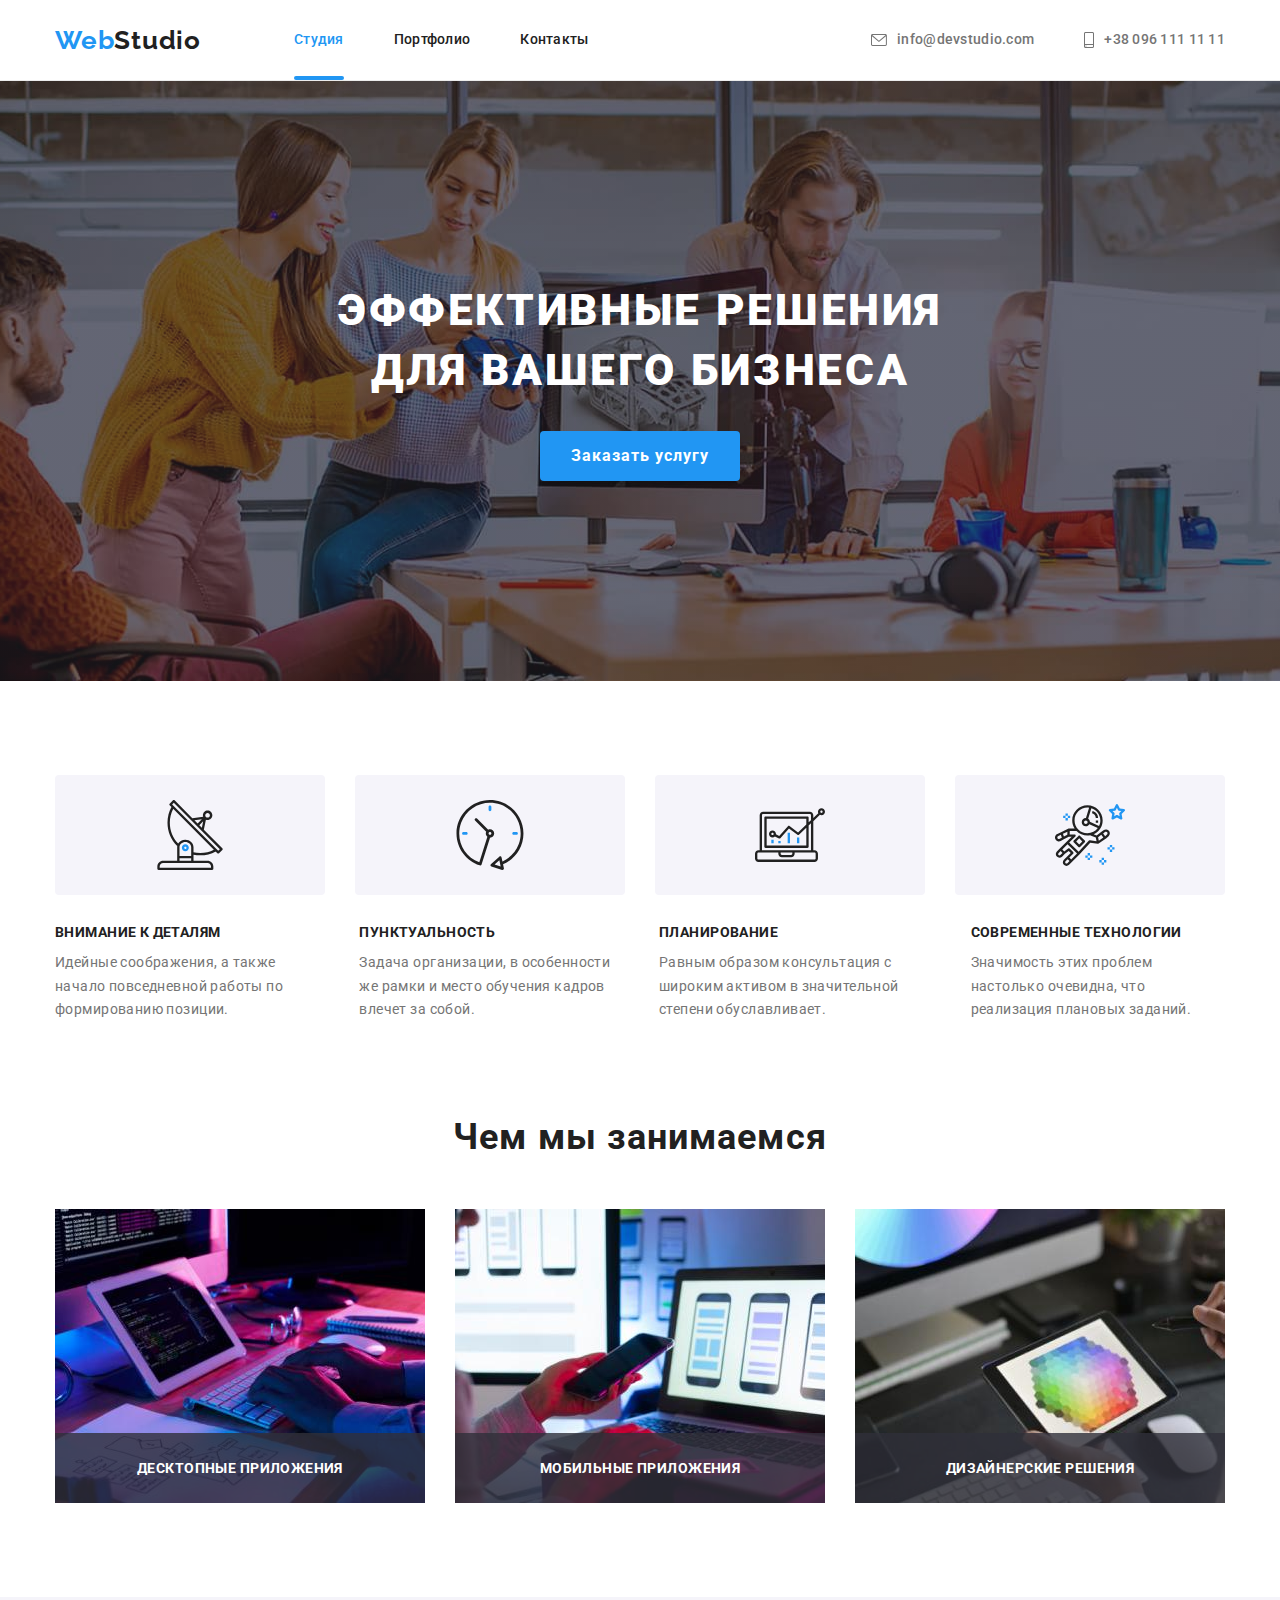
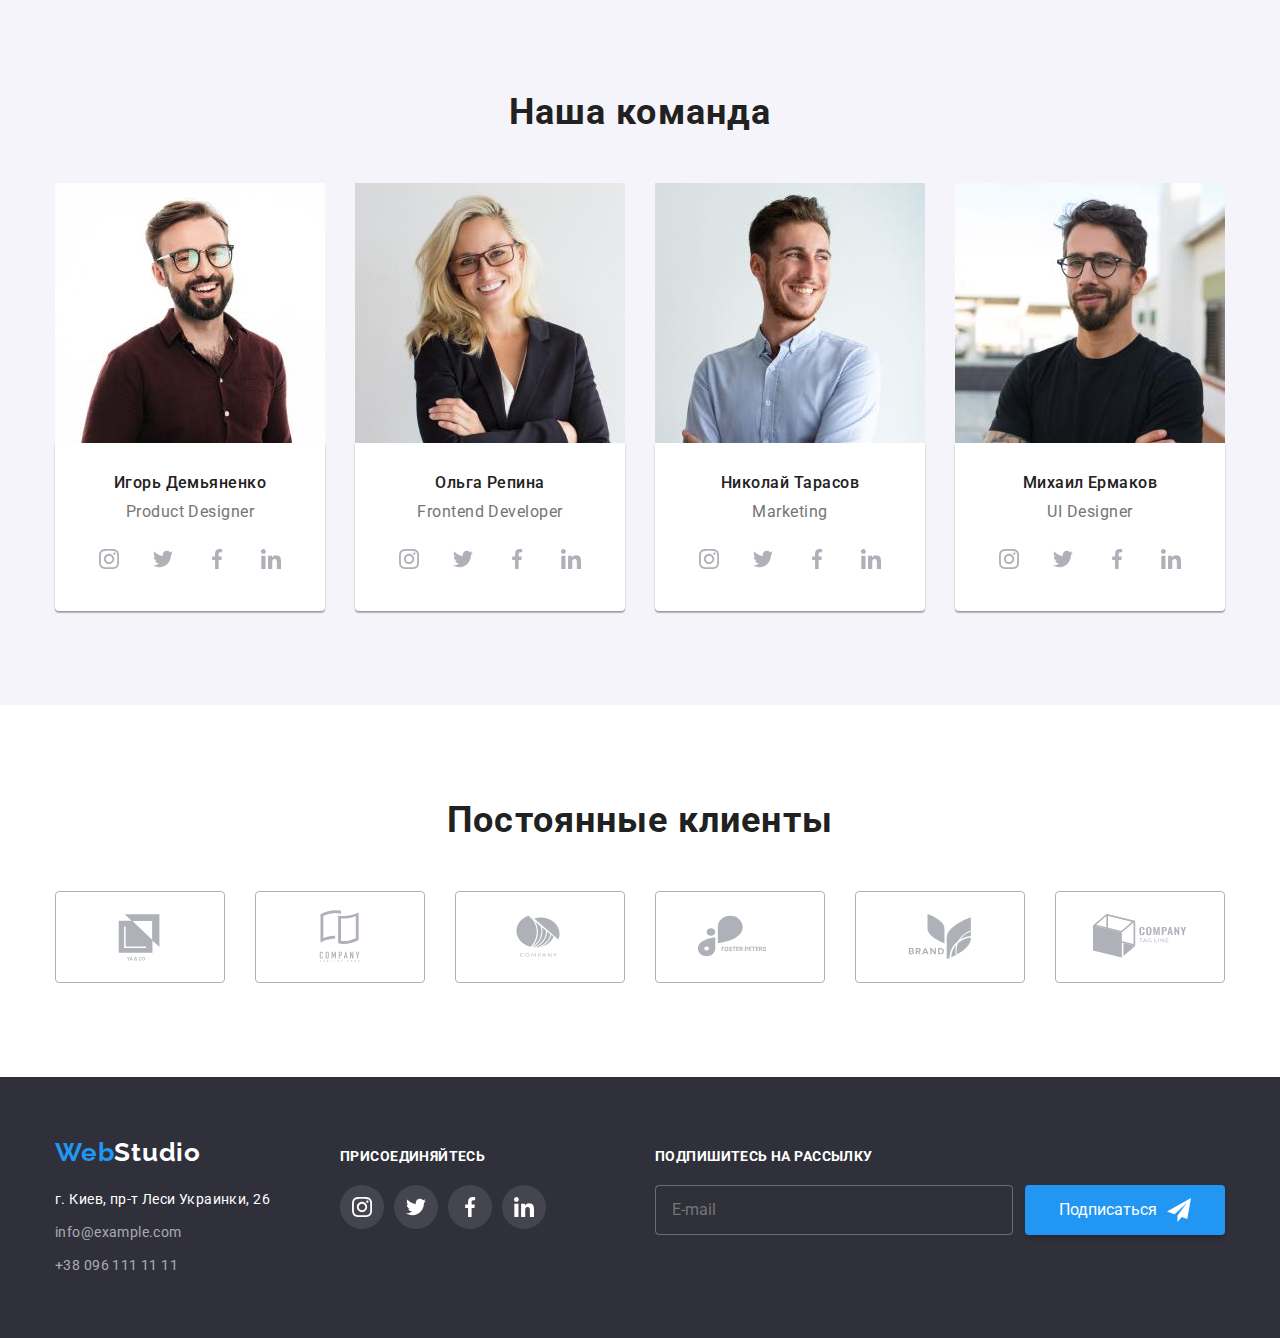
==== index.html @ 9183d962 "старт задания" ====
<!DOCTYPE html>
<html lang="ru">
<head>
    <meta charset="UTF-8">
    <meta http-equiv="X-UA-Compatible" content="IE=edge">
    <meta name="viewport" content="width=device-width, initial-scale=1.0">
    <title>Document</title> 
    <link rel="preconnect" href="https://fonts.googleapis.com">
    <link rel="preconnect" href="https://fonts.gstatic.com" crossorigin>
    <link href="https://fonts.googleapis.com/css2?family=Raleway:wght@700&family=Roboto:wght@400;500;700;900&display=swap"
      rel="stylesheet">
      <link rel="stylesheet" href="https://cdnjs.cloudflare.com/ajax/libs/modern-normalize/1.1.0/modern-normalize.min.css"
        integrity="sha512-wpPYUAdjBVSE4KJnH1VR1HeZfpl1ub8YT/NKx4PuQ5NmX2tKuGu6U/JRp5y+Y8XG2tV+wKQpNHVUX03MfMFn9Q=="
        crossorigin="anonymous" referrerpolicy="no-referrer" />
    <link rel="stylesheet" href="https://cdnjs.cloudflare.com/ajax/libs/modern-normalize/1.0.0/modern-normalize.min.css" />
    <link rel="stylesheet" href="./css/styles.css">
</head>
<body>
  
  <!-- Header -->
    <header class="header">
      <div class="container nav-container">
        <nav class="header-navigation">
          <a lang="en" class="header-logo" href="">Web<span class="logo-studio" >Studio</span> </a>
                
            <ul class="header-list">
                <li class="header-item">
                  <a class="header-link current" href="./index.html"> Студия</a>
                </li>
                <li class="header-item">
                  <a class="header-link" href="./portfolio.html"> Портфолио</a>
                </li>
                <li class="header-item">
                  <a class="header-link" href="#contact"> Контакты</a>
                </li>
                
            </ul>
        </nav>
        
          <ul class="header-contacts">
            <li class="header-contacts-item">
              <a class="header-contacts-link" href="mailto:info@devstudio.com">
                <svg class="header-contacts-icon" width="16" height="12">
                  <use href="./images/icons.svg#icon-envelope"></use>
                </svg> 
                 info@devstudio.com</a>
            </li>
            <li class="header-contacts-item">
              <a class="header-contacts-link" href="tel:+380961111111">
                <svg class="header-contacts-icon" width="10" height="16">
                  <use href="./images/icons.svg#icon-smartphone"></use>
                </svg>
                +38 096 111 11 11</a>
            </li>
          </ul>
        
      </div>
    </header>
    <main>

    <!-- Hero -->
    
      <section class="hero">
        <div class="container">
        <h1 class="hero-title">Эффективные решения для вашего бизнеса</h1>
        <button class="hero-button" type="button" data-modal-open>Заказать услугу</button>
        </div>
      </section>

    

    <!-- About -->

        <section class="section">
          <div class="container">
              <h2 class="visually-hidden">Наши умения</h2>
              <ul class="about-icons-list">                
                <li class="about-icons-item">
                  <a href="" class="about-icons-link">
                    <svg class="about-icons-icon" width="70" height="70">
                      <use href="./images/icons.svg#icon-antenna-1">
                      </use>
                    </svg>
                  </a>
                </li>
                <li class="about-icons-item">
                  <a href="" class="about-icons-link">
                    <svg class="about-icons-icon" width="70" height="70">
                      <use href="./images/icons.svg#icon-clock-1">
                      </use>
                    </svg>
                  </a>
                </li>
                <li class="about-icons-item">
                  <a href="" class="about-icons-link">
                    <svg class="about-icons-icon" width="70" height="70">
                      <use href="./images/icons.svg#icon-diagram-1">
                      </use>
                    </svg>
                  </a>
                </li>
                <li class="about-icons-item">
                  <a href="" class="about-icons-link">
                    <svg class="about-icons-icon" width="70" height="70">
                      <use href="./images/icons.svg#icon-astronaut-1">
                      </use>
                    </svg>
                  </a>
                </li>
              
              </ul>
            <ul class="about-list">
              <li class="about-item">
                
                <h3 class="about-title">Внимание к деталям</h3>
                <p class="about-text">Идейные соображения, а также начало повседневной работы по формированию позиции.</p>
              </li>
              <li class="about-item">
                <h3 class="about-title">Пунктуальность</h3>
                <p class="about-text">Задача организации, в особенности же рамки и место обучения кадров влечет за собой.</p>
              </li>
              <li class="about-item">
                <h3 class="about-title">Планирование</h3>
                <p class="about-text">Равным образом консультация с широким активом в значительной степени обуславливает.</p>
              </li>
              <li class="about-item">
                <h3 class="about-title">Современные технологии</h3>
                <p class="about-text">Значимость этих проблем настолько очевидна, что реализация плановых заданий.</p> 
              </li>
            </ul>
          </div>
        </section>

      <!-- Our works -->

      <section class="section work-section">
        <div class="container">
          <h2 class="works-title">Чем мы занимаемся</h2>
            <ul class="works-list">
                      
              <li class="works-item"><img src="./images/img_work_1.jpg" alt="наша работа1" width="370">
                <p class="works-text">десктопные приложения</p>
              </li>
              <li class="works-item"><img src="./images/img_work_2.jpg" alt="наша работа2" width="370">
                <p class="works-text">мобильные приложения</p>
              </li>
              <li class="works-item"><img src="./images/img_work_3.jpg" alt="наша работа3" width="370">
                <p class="works-text">дизайнерские решения</p>
              </li>
            </ul>
        </div>
      </section>

      <!-- Our team -->

      <section class="section team-section">
        <div class="container">
          <h2 class="team-title">Наша команда</h2>
            <ul class="team-list">
              
                <li class="team-item">
                  <img src="./images/img_pd.jpg" alt="Продакт дизайнер" width="270">
                  <div class="crewman-item-bottom">
                    <h3 class="team-name">Игорь Демьяненко</h3>
                    <p class="team-position" lang="en" >Product Designer</p>
                    <ul class="master-social-list" >
                      <li class="master-social-item">
                        <a href="" class="master-social-link">
                          <svg class="master-social-icon" width="20" height="20">
                            <use
                              href="./images/icons.svg#icon-instagram-2">
                            </use>                      
                          </svg>
                        </a>
                      </li>
                      <li class="master-social-item">
                        <a href="" class="master-social-link">
                          <svg class="master-social-icon" width="20" height="20">
                            <use href="./images/icons.svg#icon-twitter-1">
                            </use>
                          </svg>
                        </a>
                      </li>
                      <li class="master-social-item">
                        <a href="" class="master-social-link">
                          <svg class="master-social-icon" width="20" height="20">
                            <use href="./images/icons.svg#icon-facebook-1">
                            </use>
                          </svg>
                        </a>
                      </li>
                      <li class="master-social-item">
                        <a href="" class="master-social-link">
                          <svg class="master-social-icon" width="20" height="20">
                            <use href="./images/icons.svg#icon-linkedin-1">
                            </use>
                          </svg>
                        </a>
                      </li>

                    </ul>
                  </div>
                </li>
              
                <li class="team-item">
                  <img src="./images/img_fd.jpg" alt="Фронтенд дизйнер" width="270">
                  <div class="crewman-item-bottom">
                    <h3 class="team-name">Ольга Репина</h3>
                    <p class="team-position" lang="en" >Frontend Developer</p>
                    <ul class="master-social-list">
                      <li class="master-social-item">
                        <a href="" class="master-social-link">
                          <svg class="master-social-icon" width="20" height="20">
                            <use href="./images/icons.svg#icon-instagram-2">
                            </use>
                          </svg>
                        </a>
                      </li>
                      <li class="master-social-item">
                        <a href="" class="master-social-link">
                          <svg class="master-social-icon" width="20" height="20">
                            <use href="./images/icons.svg#icon-twitter-1">
                            </use>
                          </svg>
                        </a>
                      </li>
                      <li class="master-social-item">
                        <a href="" class="master-social-link">
                          <svg class="master-social-icon" width="20" height="20">
                            <use href="./images/icons.svg#icon-facebook-1">
                            </use>
                          </svg>
                        </a>
                      </li>
                      <li class="master-social-item">
                        <a href="" class="master-social-link">
                          <svg class="master-social-icon" width="20" height="20">
                            <use href="./images/icons.svg#icon-linkedin-1">
                            </use>
                          </svg>
                        </a>
                      </li>
                    
                    </ul>
                  </div>
                </li>
                <li class="team-item">
                  <img src="./images/img_mk.jpg" alt="Маркетинг" width="270">
                  <div class="crewman-item-bottom">
                  <h3 class="team-name">Николай Тарасов</h3>
                  <p class="team-position" lang="en" >Marketing</p>
                  <ul class="master-social-list">
                    <li class="master-social-item">
                      <a href="" class="master-social-link">
                        <svg class="master-social-icon" width="20" height="20">
                          <use href="./images/icons.svg#icon-instagram-2">
                          </use>
                        </svg>
                      </a>
                    </li>
                    <li class="master-social-item">
                      <a href="" class="master-social-link">
                        <svg class="master-social-icon" width="20" height="20">
                          <use href="./images/icons.svg#icon-twitter-1">
                          </use>
                        </svg>
                      </a>
                    </li>
                    <li class="master-social-item">
                      <a href="" class="master-social-link">
                        <svg class="master-social-icon" width="20" height="20">
                          <use href="./images/icons.svg#icon-facebook-1">
                          </use>
                        </svg>
                      </a>
                    </li>
                    <li class="master-social-item">
                      <a href="" class="master-social-link">
                        <svg class="master-social-icon" width="20" height="20">
                          <use href="./images/icons.svg#icon-linkedin-1">
                          </use>
                        </svg>
                      </a>
                    </li>
                  
                  </ul>
                  </div>
                </li>
                <li class="team-item">
                  <img src="./images/img_ui.jpg" alt="Интерфейс дизайнер" width="270">
                  <div class="crewman-item-bottom">
                    <h3 class="team-name">Михаил Ермаков</h3>
                    <p class="team-position" lang="en" >UI Designer</p>
                    <ul class="master-social-list">
                      <li class="master-social-item">
                        <a href="" class="master-social-link">
                          <svg class="master-social-icon" width="20" height="20">
                            <use href="./images/icons.svg#icon-instagram-2">
                            </use>
                          </svg>
                        </a>
                      </li>
                      <li class="master-social-item">
                        <a href="" class="master-social-link">
                          <svg class="master-social-icon" width="20" height="20">
                            <use href="./images/icons.svg#icon-twitter-1">
                            </use>
                          </svg>
                        </a>
                      </li>
                      <li class="master-social-item">
                        <a href="" class="master-social-link">
                          <svg class="master-social-icon" width="20" height="20">
                            <use href="./images/icons.svg#icon-facebook-1">
                            </use>
                          </svg>
                        </a>
                      </li>
                      <li class="master-social-item">
                        <a href="" class="master-social-link">
                          <svg class="master-social-icon" width="20" height="20">
                            <use href="./images/icons.svg#icon-linkedin-1">
                            </use>
                          </svg>
                        </a>
                      </li>
                    
                    </ul>
                  </div>
                </li>
            
            </ul>
        </div>
      </section>
      <section class="section">
        <div class="container">
          <h2 class="customers-title">Постоянные клиенты</h2>
          <ul class="customers-list">
            <li class="customers-item">
              <a href="" class="customers-link">
                <svg class="customers-icon" width="106" height="60">
                  <use href="./images/icons.svg#icon-Logo-1">
                  </use>
                </svg>
              </a>
            </li>
            <li class="customers-item">
              <a href="" class="customers-link">
                <svg class="customers-icon" width="106" height="60">
                  <use href="./images/icons.svg#icon-Logo-2">
                  </use>
                </svg>
              </a>
            </li>
            <li class="customers-item">
              <a href="" class="customers-link">
                <svg class="customers-icon" width="106" height="60">
                  <use href="./images/icons.svg#icon-Logo-3">
                  </use>
                </svg>
              </a>
            </li>            
            <li class="customers-item">
              <a href="" class="customers-link">
                <svg class="customers-icon" width="106" height="60">
                  <use href="./images/icons.svg#icon-Logo-4">
                  </use>
                </svg>
              </a>
            </li>
            <li class="customers-item">
              <a href="" class="customers-link">
                <svg class="customers-icon" width="106" height="60">
                  <use href="./images/icons.svg#icon-Logo-5">
                  </use>
                </svg>
              </a>
            </li>
            <li class="customers-item">
              <a href="" class="customers-link">
                <svg class="customers-icon" width="106" height="60">
                  <use href="./images/icons.svg#icon-Logo-6">
                  </use>
                </svg>
              </a>
            </li>
          
          </ul>
        </div>
      </section>
      </main>

      <!-- Footer -->

        <footer class="footer" id="contact" >
          <div class="container footer-container">
            <div class="address-box">
              <a lang="en" class="footer-logo" href="">Web<span class="footer-logo-studio">Studio</span></a>
              
              <address class="footer-address">
                <ul class="footer-contacts">
                  <li class="footer-contacts-item" >
                    <a class="footer-map"
                      href="https://goo.gl/maps/VZ49UgYhJQWMEwJX7" target="_blank" rel="noopener noreferrer">г. Киев, пр-т Леси Украинки, 26
                    </a>
                  </li>
                  <li class="footer-contacts-item" ><a class="footer-mail" href="mailto:info@example.com">info@example.com</a></li>
                  <li class="footer-contacts-item" ><a class="footer-tel" href="tel:+380961111111">+38 096 111 11 11</a></li>
                </ul>
              </address>  
            </div>
            <div class="social-box">
              <p class="social-title">присоединяйтесь</p>
              <ul class="footer-social-list">
                <li class="footer-social-item">
                  <a href="" class="footer-social-link">
                    <svg class="footer-social-icon" width="20" height="20">
                      <use href="./images/icons.svg#icon-instagram-2">
                      </use>
                    </svg>
                  </a>
                </li>
                <li class="footer-social-item">
                  <a href="" class="footer-social-link">
                    <svg class="footer-social-icon" width="20" height="20">
                      <use href="./images/icons.svg#icon-twitter-1">
                      </use>
                    </svg>
                  </a>
                </li>
                <li class="footer-social-item">
                  <a href="" class="footer-social-link">
                    <svg class="footer-social-icon" width="20" height="20">
                      <use href="./images/icons.svg#icon-facebook-1">
                      </use>
                    </svg>
                  </a>
                </li>
                <li class="footer-social-item">
                  <a href="" class="footer-social-link">
                    <svg class="footer-social-icon" width="20" height="20">
                      <use href="./images/icons.svg#icon-linkedin-1">
                      </use>
                    </svg>
                  </a>
                </li>              
              </ul>
            </div>
            <div class="online">
              <form action="#" class="online-form">
              <p class="social-title">подпишитесь на рассылку</p>
              <div class="online-signup">

                <input type="text"
                class="online-input"
                name="online-name"
                placeholder="E-mail">
                  <button type="submit" class="footer-form-button">
                    Подписаться
                    <svg class="footer-button-icon" width="24" height="24">
                      <use href="./images/icons.svg#icon-icon-send"></use>
                    </svg>
                  </button>
                </div>

              </form>
            </div>
          </div>
          
        </footer>

        <!-- Modal windows -->

        <div class="backdrop is-hidden" data-modal>
          <div class="modal">
            <button type="button" class="modal-close" data-modal-close >
              <svg class="modal-close-icon" width="16" height="16">
                <use href="./images/icons.svg#icon-close">
                  
                </use>
              </svg>
            </button>
            <p class="modal-title">Оставьте свои данные, мы вам перезвоним</p>
            <form action="#" class="modal-form">
              <div class="modal-field">
                <label for="user-name" class="form-input-text">Имя</label>
                <div class="input-wrap">
                    <input 
                      type="text" 
                      id="user-name"
                      name="user-name" 
                      class="modal-form-input"                
                      required>
                      <svg class="input-icon" width="18" height="18">
                        <use href="./images/icons.svg#icon-person-black"></use>
                      </svg>
                </div>
              </div>
              <div class="modal-field">
                <label for="user-tel" class="form-input-text">Телефон</label>
                <div class="input-wrap">
                    <input 
                      type="tel" 
                      id="user-tel"
                      name="user-tel" 
                      class="modal-form-input"                
                      required>
                      <svg class="input-icon" width="18" height="18">
                        <use href="./images/icons.svg#icon-phone-black"></use>
                      </svg>
                </div>
              </div>
              <div class="modal-field">
                <label for="user-email" class="form-input-text">Почта</label>
                <div class="input-wrap">
                    <input 
                      type="email" 
                      id="user-email"
                      name="user-email" 
                      class="modal-form-input"                
                      required>
                      <svg class="input-icon" width="18" height="18">
                        <use href="./images/icons.svg#icon-email-black"></use>
                      </svg>
                </div>
              </div>
              <div class="modal-comment">
                <label for="user-text" class="form-input-text">Комментарий</label>
                <textarea name="user-text" id="user-text" class="modal-form-text" placeholder="Введите текст"></textarea>
              </div>
              <div class="modal-field" >
                <input type="checkbox" name="policy" id="policy" class="modal-check visually-hidden" />
                <label for="policy" class="check-text">
                  <span class="check-item">
                    <svg class="check-icon" width="16" height="15">
                      <use href="./images/icons.svg#icon-icon-check"></use>
                    </svg>
                  </span>
                  <span class="policy-text">
                    Соглашаюсь с рассылкой и принимаю&nbsp
                  </span>
                  <a href="" class="modal-checkbox-link">
                    Условия договора
                  </a>
                </label>
              </div>
              <button class="modal-button" type="submit">Отправить</button>
            </form>
          </div>
        </div>

      <script src="./js/modal.js"></script>
</body>
</html>
---- css/styles.css ----
:root {
  --main-title-color: #212121;
  --second-title-color: #ffffff;
  --main-text-color: #757575;
  --accent-color: #2196f3;
  --first-contacts-color: #757575;
  --second-contacts-color: rgba(255, 255, 255, 0.6);
  --third-contacts-color: #ffffff;
  --timing-function: cubic-bezier(0.4, 0, 0.2, 1);
}

html {
  box-sizing: border-box;
}

*,
*::before,
*::after {
  box-sizing: inherit;
}

body {
  font-family: Roboto, sans-serif;
  /* font-size: 14px;
  line-height: 1.71;
  letter-spacing: 0.03;
  color: #757575; */
}

a {
  text-decoration: none;
}

h1,
h2,
h3,
p,
ul {
  margin: 0;
}

ul {
  padding: 0;
  list-style: none;
}

img {
  display: block;
  max-width: 100%;
  height: auto;
}

.container {
  width: 1200px;
  padding-left: 15px;
  padding-right: 15px;
  margin: 0 auto;
}

.section {
  padding-top: 94px;
  padding-bottom: 94px;
}

/* -------------------- Header ------------------ */

.header {
  border-bottom: 1px solid #ececec;
}

.header-logo {
  margin-right: 93px;

  font-family: Raleway;
  font-weight: 700;
  font-size: 26px;
  line-height: 1.19;
  letter-spacing: 0.03em;
  color: #2196f3;
}

.logo-studio {
  color: #212121;
}

.header-list {
  display: flex;
}

.header-list .header-item:not(:last-child) {
  margin-right: 50px;
}

.header-link.current::after {
  content: '';
  position: absolute;
  display: block;
  width: 100%;
  height: 4px;
  bottom: 0;
  border-radius: 2px;
  background-color: var(--accent-color);
}
.header-link.current {
  color: var(--accent-color);
  position: relative;
}

.header-link {
  display: block;
  position: relative;
  padding-top: 32px;
  padding-bottom: 32px;

  font-weight: 500;
  font-size: 14px;
  line-height: 1.14;
  letter-spacing: 0.02em;
  color: var(--main-title-color);
  transition: color 250ms var(--timing-function);
}

.header-link:hover,
.header-link:focus {
  color: var(--accent-color);
}

.header-link:hover::after,
.header-link:focus::after {
  opacity: 1;
}

.header-navigation {
  display: flex;
  align-items: center;
}

.nav-container {
  display: flex;
}

.header-contacts {
  display: flex;
  margin-left: auto;
}

.header-contacts .header-contacts-item:not(:last-child) {
  margin-right: 50px;
}

.header-contacts-link {
  display: flex;
  padding-top: 32px;
  padding-bottom: 32px;
  align-items: center;

  font-weight: 500;
  font-size: 14px;
  line-height: 1.14;
  letter-spacing: 0.02em;

  color: var(--first-contacts-color);
  transition: color 250ms var(--timing-function);
}

.header-contacts-link:hover,
.header-contacts-link:focus {
  color: var(--accent-color);
}

.header-contacts-icon {
  margin-right: 10px;
  fill: currentColor;
}
/*----------------- Hero ------------------- */

.hero {
  max-width: 1600px;
  margin-left: auto;
  margin-right: auto;
  padding: 200px 0;
  background-color: #2f303a;
  background-image: linear-gradient(rgba(47, 48, 58, 0.4), rgba(47, 48, 58, 0.4)),
    url(../images/hero-background.jpg);
  text-align: center;
  background-repeat: no-repeat;
  background-position: center;
  background-size: cover;
}

.hero-title {
  width: 696px;
  margin-bottom: 30px;
  margin-left: auto;
  margin-right: auto;

  font-weight: 900;
  font-size: 44px;
  line-height: 1.36;
  letter-spacing: 0.06em;
  text-transform: uppercase;
  color: var(--second-title-color);
}

.hero-button {
  cursor: pointer;
  font-family: inherit;
  font-weight: 700;
  font-size: 16px;
  line-height: 1.87;
  letter-spacing: 0.06em;
  background-color: var(--accent-color);
  color: var(--second-title-color);
  min-width: 200px;
  min-height: 50px;
  box-shadow: 0px 4px 4px rgba(0, 0, 0, 0.15);
  border-radius: 4px;
  border: transparent;
  transition: background-color 250ms var(--timing-function);
}

.hero-button:hover,
.hero-button:focus {
  background-color: #188ce8;
}

/*----------------- About ------------------- */

.about-icons-list {
  display: flex;
  justify-content: center;
  margin-bottom: 30px;
}

.about-icons-item {
  width: 270px;
  height: 120px;
  background: #f5f4fa;
  border-radius: 4px;
}

.about-icons-item + .about-icons-item {
  margin-left: 30px;
}

.about-icons-link {
  width: 100%;
  height: 100%;
  display: flex;
  align-items: center;
  justify-content: center;
}

.about-list {
  display: flex;
}

.about-title {
  font-weight: 700;
  font-size: 14px;
  line-height: 1.14;
  letter-spacing: 0.03em;
  text-transform: uppercase;
  color: var(--main-title-color);
  margin-bottom: 10px;
}

.about-item:not(:last-child) {
  margin-right: 30px;
}

/* .about-item::before { 
  display: block;
  content: '';
  height: 120px;
  background: #f5f4fa;
  border-radius: 4px;
  margin-bottom: 30px;
}*/

.about-text {
  font-size: 14px;
  line-height: 1.71;
  letter-spacing: 0.03em;
  color: var(--main-text-color);
}

/*--------------------  Our works ------------------ */

.work-section {
  padding-top: 0;
}

.works-list {
  display: flex;
}

.works-item:not(:last-child) {
  margin-right: 30px;
}

.works-item {
  position: relative;
}
.works-item > .works-text {
  position: absolute;
  display: flex;
  align-items: center;
  justify-content: center;
  bottom: 0;
  height: 70px;
  width: 100%;
  font-family: Roboto;
  font-weight: 700;
  font-size: 14px;
  line-height: 16px;
  letter-spacing: 0.03em;
  text-transform: uppercase;
  background-color: rgba(47, 48, 58, 0.8);

  color: var(--second-title-color);
}

.works-title {
  text-align: center;
  margin-bottom: 50px;

  font-weight: 700;
  font-size: 36px;
  line-height: 1.17;
  letter-spacing: 0.03em;

  color: var(--main-title-color);
}

/* ------------------ Our team ---------------------- */
.team-section {
  background-color: #f5f4fa;
}

.team-list {
  display: flex;
}

.team-item:not(:last-child) {
  margin-right: 30px;
}

.team-title {
  text-align: center;
  margin-bottom: 50px;

  font-weight: 700;
  font-size: 36px;
  line-height: 1.17;
  letter-spacing: 0.03em;
  color: var(--main-title-color);
}

.team-name {
  margin-bottom: 10px;

  font-weight: 500;
  font-size: 16px;
  line-height: 1.19;
  letter-spacing: 0.03em;
  color: var(--main-title-color);
}

.team-position {
  font-size: 16px;
  line-height: 1.19;
  letter-spacing: 0.03em;
  color: var(--main-text-color);
  margin-bottom: 16px;
}

.crewman-item-bottom {
  padding-top: 30px;
  padding-bottom: 30px;
  text-align: center;

  background: #ffffff;
  box-shadow: 0px 1px 3px rgba(0, 0, 0, 0.12), 0px 1px 1px rgba(0, 0, 0, 0.14),
    0px 2px 1px rgba(0, 0, 0, 0.2);
  border-radius: 0px 0px 4px 4px;
}

.master-social-list {
  display: flex;
  justify-content: center;
}

.master-social-item {
  width: 44px;
  height: 44px;
}

.master-social-item + .master-social-item {
  margin-left: 10px;
}

.master-social-link {
  width: 100%;
  height: 100%;
  background-color: #ffffff;
  border-radius: 50%;
  display: flex;
  align-items: center;
  justify-content: center;
  color: #afb1b8;
  transition: background-color 250ms var(--timing-function), color 250ms var(--timing-function);
}

.master-social-icon {
  fill: currentColor;
}

.master-social-link:hover,
.master-social-link:focus {
  background-color: var(--accent-color);
  color: #ffffff;
}

/* -------------Regular customers------------- */

.customers-list {
  display: flex;
  justify-content: center;
}

.customers-item {
  width: 170px;
  height: 92px;
}

.customers-item + .customers-item {
  margin-left: 30px;
}

.customers-link {
  width: 100%;
  height: 100%;
  border: 1px solid #afb1b8;
  border-radius: 4px;
  display: flex;
  align-items: center;
  justify-content: center;
  color: #afb1b8;
  transition: border-color 250ms var(--timing-function), color 250ms var(--timing-function);
}

.customers-icon {
  fill: currentColor;
}

.customers-link:hover,
.customers-link:focus {
  border-color: var(--accent-color);
  color: var(--accent-color);
}

.customers-title {
  text-align: center;
  margin-bottom: 50px;

  font-weight: 700;
  font-size: 36px;
  line-height: 1.17;
  letter-spacing: 0.03em;
  color: var(--main-title-color);
}

/* ------------------ Footer ---------------- */

.footer {
  background-color: #2f303a;
  padding: 60px 0;
}

.footer-address {
  margin-top: 20px;
  font-style: normal;
}

.footer-logo {
  font-family: Raleway;
  font-weight: 700;
  font-size: 26px;
  line-height: 1.19;
  letter-spacing: 0.03em;
  color: #2196f3;
}

.footer-logo-studio {
  color: #ffffff;
}

.footer-map {
  font-size: 14px;
  line-height: 1.71;
  letter-spacing: 0.03em;
  color: var(--third-contacts-color);
}

.footer-mail {
  font-size: 14px;
  line-height: 1.71;
  letter-spacing: 0.03em;
  color: var(--second-contacts-color);
}

.footer-tel {
  font-size: 14px;
  line-height: 1.71;
  letter-spacing: 0.03em;
  color: var(--second-contacts-color);
}

.footer-contacts-item:not(:last-child) {
  margin-bottom: 9px;
}

.footer-container {
  display: flex;
  align-items: baseline;
}

.social-box {
  margin-left: 70px;
}

.social-title {
  font-weight: 700;
  font-size: 14px;
  line-height: 1.14;
  letter-spacing: 0.03em;
  text-transform: uppercase;
  margin-bottom: 20px;
  color: var(--second-title-color);
}

.footer-social-list {
  display: flex;
  justify-content: center;
}

.footer-social-item {
  width: 44px;
  height: 44px;
}

.footer-social-item:not(:last-child) {
  margin-right: 10px;
}

.footer-social-link {
  width: 100%;
  height: 100%;
  background-color: rgba(255, 255, 255, 0.1);
  border-radius: 50%;
  display: flex;
  align-items: center;
  justify-content: center;
  color: #afb1b8;
  transition: background-color 250ms var(--timing-function);
}

.footer-social-icon {
  fill: var(--second-title-color);
}

.footer-social-link:hover,
.footer-social-link:focus {
  background-color: var(--accent-color);
}

.online {
  margin-left: auto;
}

.online-signup {
  display: flex;
  justify-content: space-between;
  align-items: center;
  margin-left: auto;
}

.online-input {
  width: 358px;
  height: 50px;
  border: 1px solid rgba(255, 255, 255, 0.3);
  border-radius: 4px;
  background-color: inherit;
  padding: 15px 16px;
  color: #ffffff;
  margin-right: 12px;
}

.footer-form-button {
  cursor: pointer;
  border: transparent;
  display: flex;
  justify-content: center;
  align-items: center;
  width: 200px;
  height: 50px;
  background: #2196f3;
  box-shadow: 0px 4px 4px rgba(0, 0, 0, 0.15);
  border-radius: 4px;
  font-size: 16px;
  line-height: 1.87;
  color: #ffffff;
}

.footer-button-icon {
  margin-left: 10px;
  fill: #ffffff;
}

/*--------------------Modal window---------------- */

.backdrop {
  width: 100vw;
  height: 100vh;
  background-color: rgba(0, 0, 0, 0.2);
  position: fixed;
  top: 0;
  transition: opacity 500ms var(--timing-function), visibility 500ms var(--timing-function);
}

.backdrop.is-hidden .modal {
  transform: scale(1.5);
  transition: transform 500ms;
}

.modal {
  width: 528px;
  min-height: 581px;
  background-color: var(--second-title-color);
  border-radius: 4px;
  position: absolute;
  top: 50%;
  left: 50%;
  padding: 40px;
  transform: scale(1);
  transform: translate(-50%, -50%);
  transition: transform 500ms var(--timing-function);
}

.modal-close {
  cursor: pointer;
  width: 30px;
  height: 30px;
  background-color: transparent;
  border: 1px solid rgba(0, 0, 0, 0.1);
  border-radius: 50%;
  position: absolute;
  top: 8px;
  right: 8px;
  display: flex;
  align-items: center;
  justify-content: center;
}

.modal-close:hover,
.modal-close:focus {
  fill: #2196f3;
  transition: fill 250ms cubic-bezier(0.4, 0, 0.2, 1);
}

.is-hidden {
  visibility: hidden;
  opacity: 0;
  pointer-events: none;
}

.modal-title {
  font-weight: bold;
  font-size: 20px;
  line-height: 1.15;
  text-align: center;
  letter-spacing: 0.03em;

  color: var(--main-title-color);
  margin-bottom: 12px;
}

.modal-field {
  margin-bottom: 10px;
}
.modal-comment {
  margin-bottom: 20px;
}

.input-wrap {
  position: relative;
}

.input-icon {
  position: absolute;
  left: 12px;
  top: 50%;
  transform: translateY(-50%);
  transition: fill 250ms var(--timing-function);
}

.modal-form-input {
  cursor: pointer;
  width: 100%;
  height: 40px;
  border: 1px solid rgba(33, 33, 33, 0.2);
  border-radius: 4px;

  padding-left: 42px;
  padding-right: 10px;
  color: var(--main-text-color);
  outline: none;
  transition: border-color 250ms var(--timing-function);
}

.modal-form-input:focus {
  border-color: var(--accent-color);
}

.modal-form-input:focus + .input-icon {
  fill: var(--accent-color);
}

.modal-form-text {
  display: block;
  width: 100%;
  height: 120px;
  border: 1px solid rgba(33, 33, 33, 0.2);

  border-radius: 4px;
  resize: none;
  padding: 12px 16px;
}

.modal-form-text::placeholder {
  font-size: 12px;
  line-height: 1.17;
  letter-spacing: 0.01em;
  color: rgba(117, 117, 117, 0.5);
}

.modal-form-text:focus {
  border-color: var(--accent-color);
}

.form-input-text {
  font-family: Roboto;
  font-weight: normal;
  font-size: 12px;
  line-height: 1.17;
  letter-spacing: 0.01em;
  color: var(--main-text-color);
  display: block;
  margin-bottom: 4px;
}

.check-text {
  align-items: center;
  justify-content: center;
  font-size: 14px;
  line-height: 1.71;
  letter-spacing: 0.03em;
  color: var(--first-contacts-color);
  display: flex;
  margin-bottom: 30px;
}

.check-item {
  width: 16px;
  height: 15px;
  border: 2px solid #212121;
  border-radius: 2px;
  margin-right: 8px;
  display: flex;
  align-items: center;
  justify-content: center;
  transition: background-color 250ms var(--timing-function), border 250ms var(--timing-function);
}

.check-icon {
  fill: #ffffff;
}
.policy-text,
.modal-checkbox-link {
  font-size: 14px;
  line-height: 1.71;
  letter-spacing: 0.03em;
  color: var(--main-text-color);
}

.modal-checkbox-link {
  text-decoration-line: underline;
  color: #2196f3;
}

.modal-check:checked + .check-text .check-item {
  background-color: var(--accent-color);
  border: none;
}

.modal-check:focus {
  accent-color: var(--accent-color);
  border: none;
}

.modal-button {
  display: block;
  margin: 0 auto;
  cursor: pointer;
  font-family: inherit;
  font-weight: 700;
  font-size: 16px;
  line-height: 1.87;
  letter-spacing: 0.06em;
  background-color: var(--accent-color);
  color: var(--second-title-color);
  min-width: 200px;
  min-height: 50px;
  box-shadow: 0px 4px 4px rgba(0, 0, 0, 0.15);
  border-radius: 4px;
  border: transparent;
  transition: background-color 250ms var(--timing-function);
}

.modal-button:hover,
.modal-button:focus {
  background-color: #188ce8;
}

/* ------------------- PORTFOLIO ----------------- */
/* ------------------- Navigation ----------------- */

.navigation-list {
  display: flex;
  justify-content: center;
  margin-bottom: 50px;
}

.menu-container {
  padding-top: 94px;
}

.visually-hidden {
  position: absolute;
  width: 1px;
  height: 1px;
  margin: -1px;
  padding: 0;
  overflow: hidden;
  border: 0;
  clip: rect(0 0 0 0);
}

.navigation-list .navigation-item:not(:last-child) {
  margin-right: 8px;
}

.navigation-button {
  cursor: pointer;
  font-family: inherit;
  font-weight: 500;
  font-size: 16px;
  line-height: 1.62;
  letter-spacing: 0.03em;
  color: var(--main-title-color);
  background: #f5f4fa;

  border-radius: 4px;
  min-width: 73px;
  padding: 6px 22px 6px 22px;
  border: 2px solid transparent;
  transition: background-color 250ms var(--timing-function), color 250ms var(--timing-function),
    box-shadow 250ms var(--timing-function);
}

.navigation-button:hover,
.navigation-button:focus {
  box-shadow: 0px 3px 1px rgba(0, 0, 0, 0.1), 0px 1px 2px rgba(0, 0, 0, 0.08),
    0px 2px 2px rgba(0, 0, 0, 0.12);
  color: #ffffff;
  background-color: var(--accent-color);
}

/* ------------------- Offers ----------------- */

.offers-section {
  padding-top: 50px;
  padding-bottom: 94px;
}

.offers-title {
  font-weight: 700;
  font-size: 18px;
  line-height: 2;
  letter-spacing: 0.06em;
  color: var(--main-title-color);
}

.offers-text {
  font-size: 16px;
  line-height: 1.87;
  letter-spacing: 0.03em;
  color: var(--main-text-color);
}

.offers-list {
  display: flex;
  flex-wrap: wrap;
  margin-left: -30px;
  margin-bottom: -30px;
}

.offers-item {
  flex-basis: calc(100% / 3 - 30px);
  margin-left: 30px;
  margin-bottom: 30px;
}

.offers-link:hover .offers-popup-text,
.offers-link:focus .offers-popup-text {
  transform: translateY(0);
}

.offers-link {
  display: block;
  transition: box-shadow 250ms var(--timing-function);
}

.offers-link:hover,
.offers-link:focus {
  box-shadow: 0px 1px 1px rgba(0, 0, 0, 0.12), 0px 4px 4px rgba(0, 0, 0, 0.06),
    1px 4px 6px rgba(0, 0, 0, 0.16);
}

.offers-item-bottom {
  padding: 20px 24px;
  border: 1px solid #eeeeee;
  border-top: none;
}

.offers-popup-block {
  position: relative;
  overflow: hidden;
}

.offers-popup-text {
  position: absolute;
  top: 0;
  left: 0;
  padding: 63px 24px;
  background-color: rgba(33, 150, 243, 0.9);
  font-family: Roboto;
  font-size: 18px;
  line-height: 1.56;
  letter-spacing: 0.03em;
  color: var(--second-title-color);
  transform: translateY(100%);
  transition: transform 250ms var(--timing-function);
}
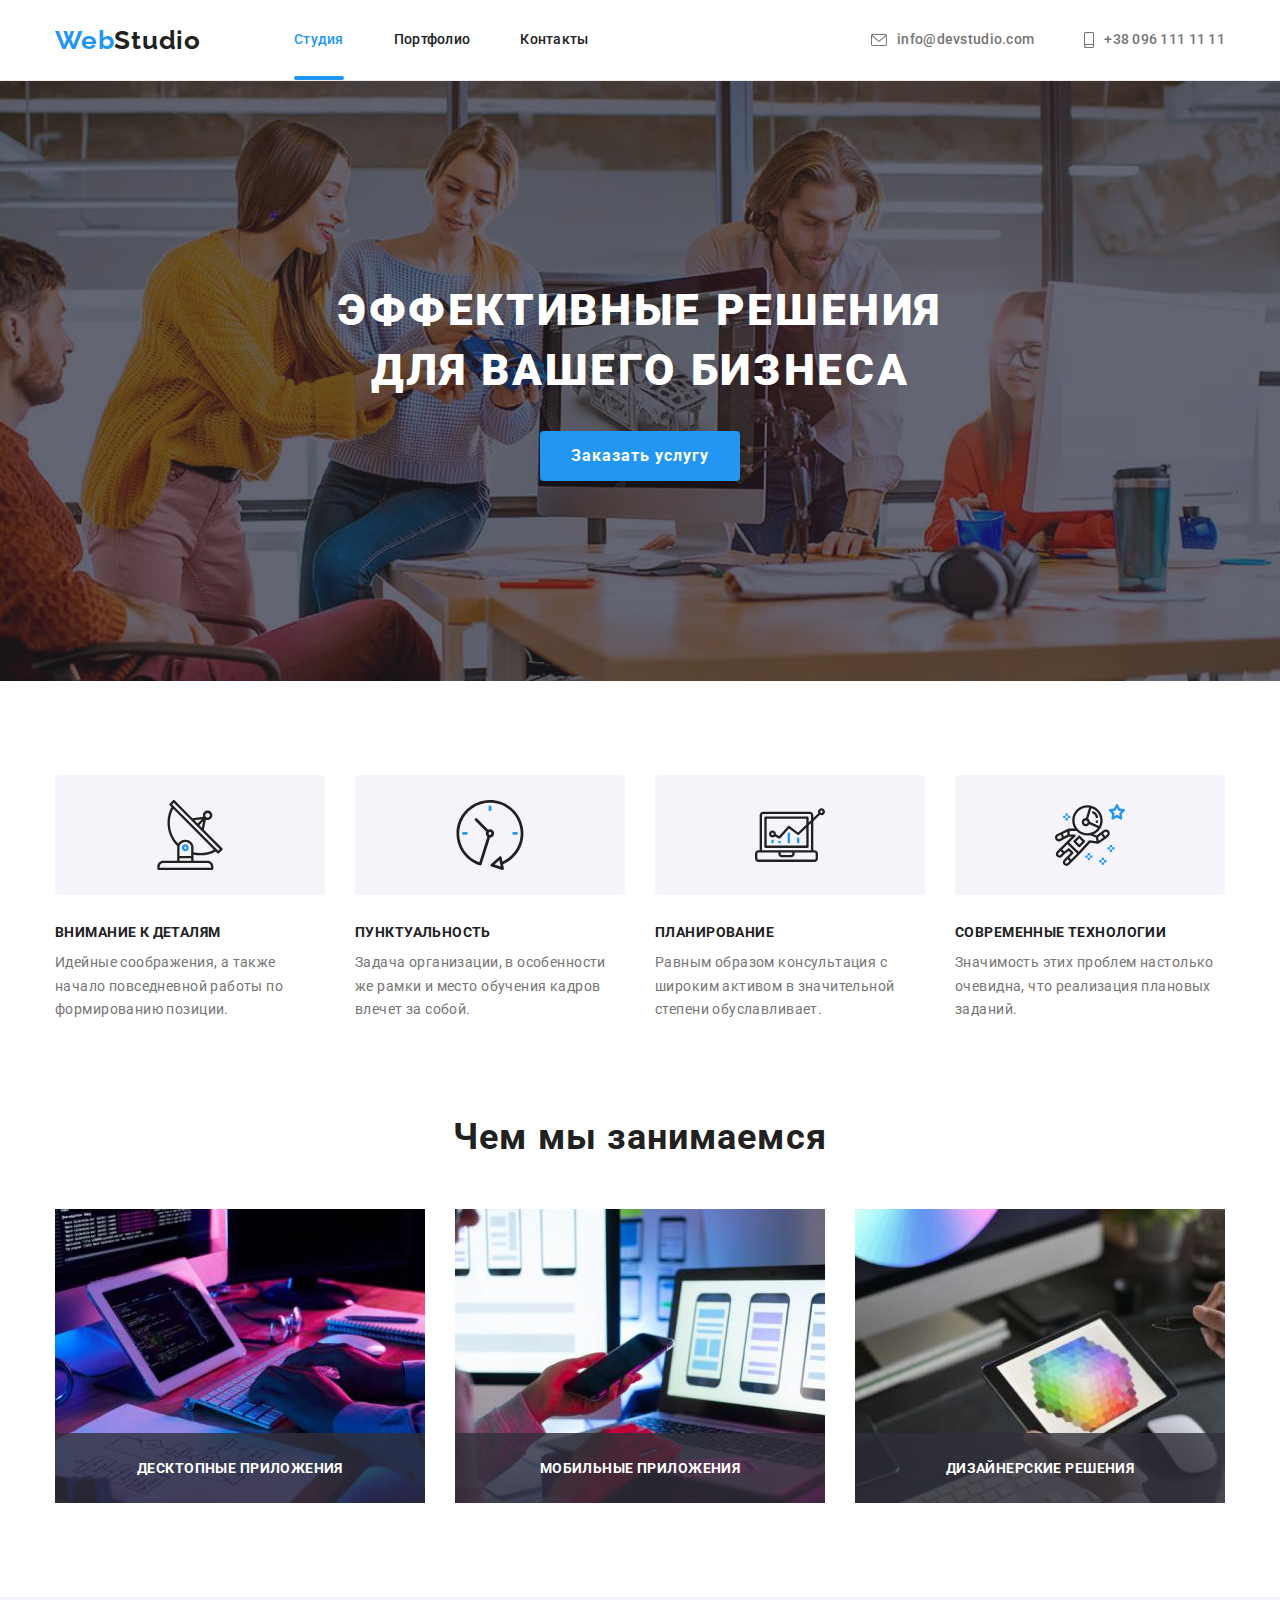
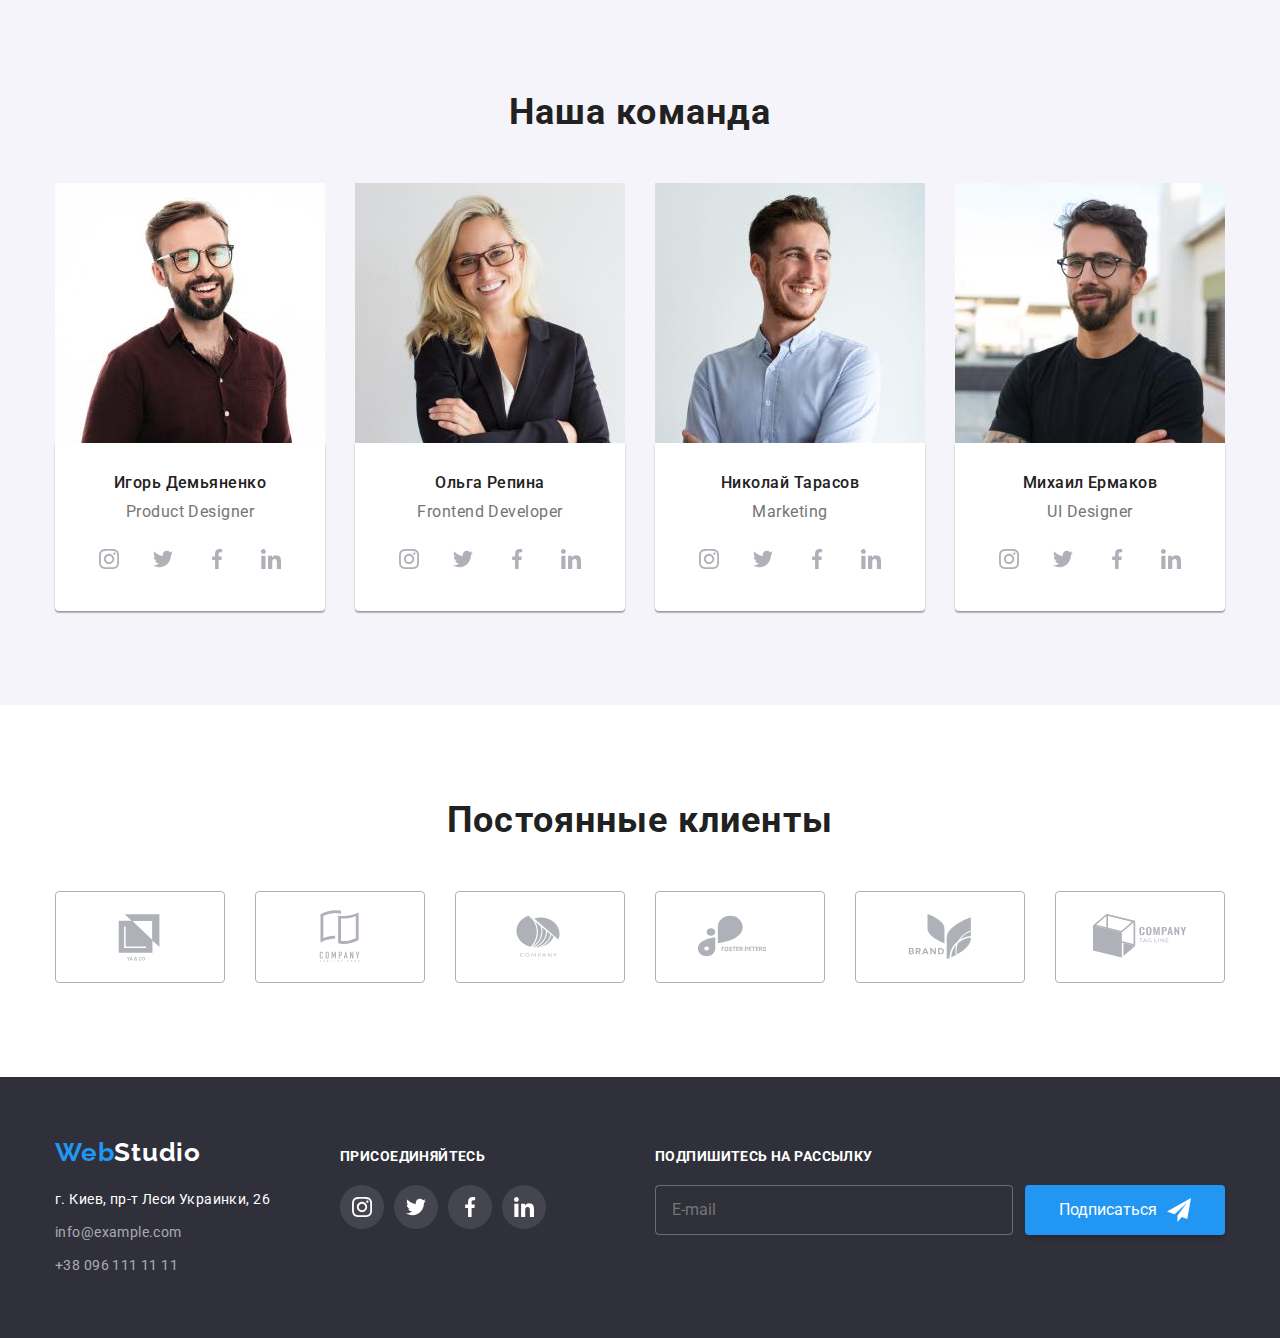
==== commit ca1f6d4d: "bem part1" ====
--- a/index.html
+++ b/index.html
@@ -13,41 +13,42 @@
         integrity="sha512-wpPYUAdjBVSE4KJnH1VR1HeZfpl1ub8YT/NKx4PuQ5NmX2tKuGu6U/JRp5y+Y8XG2tV+wKQpNHVUX03MfMFn9Q=="
         crossorigin="anonymous" referrerpolicy="no-referrer" />
     <link rel="stylesheet" href="https://cdnjs.cloudflare.com/ajax/libs/modern-normalize/1.0.0/modern-normalize.min.css" />
-    <link rel="stylesheet" href="./css/styles.css">
+   
+    <link rel="stylesheet" href="./css/main.css">
 </head>
 <body>
   
   <!-- Header -->
     <header class="header">
-      <div class="container nav-container">
-        <nav class="header-navigation">
-          <a lang="en" class="header-logo" href="">Web<span class="logo-studio" >Studio</span> </a>
+      <div class="container header__container">
+        <nav class="header__navigation">
+          <a lang="en" class="header__logo" href="">Web<span class="header__logostudio" >Studio</span> </a>
                 
-            <ul class="header-list">
-                <li class="header-item">
-                  <a class="header-link current" href="./index.html"> Студия</a>
-                </li>
-                <li class="header-item">
-                  <a class="header-link" href="./portfolio.html"> Портфолио</a>
-                </li>
-                <li class="header-item">
-                  <a class="header-link" href="#contact"> Контакты</a>
+            <ul class="header__list">
+                <li class="header__item">
+                  <a class="header__link current" href="./index.html"> Студия</a>
+                </li>
+                <li class="header__item">
+                  <a class="header__link" href="./portfolio.html"> Портфолио</a>
+                </li>
+                <li class="header__item">
+                  <a class="header__link" href="#contact"> Контакты</a>
                 </li>
                 
             </ul>
         </nav>
         
-          <ul class="header-contacts">
-            <li class="header-contacts-item">
-              <a class="header-contacts-link" href="mailto:info@devstudio.com">
-                <svg class="header-contacts-icon" width="16" height="12">
+          <ul class="contacts">
+            <li class="contacts__item">
+              <a class="contacts__link" href="mailto:info@devstudio.com">
+                <svg class="contacts__icon" width="16" height="12">
                   <use href="./images/icons.svg#icon-envelope"></use>
                 </svg> 
                  info@devstudio.com</a>
             </li>
-            <li class="header-contacts-item">
-              <a class="header-contacts-link" href="tel:+380961111111">
-                <svg class="header-contacts-icon" width="10" height="16">
+            <li class="contacts__item">
+              <a class="contacts__link" href="tel:+380961111111">
+                <svg class="contacts__icon" width="10" height="16">
                   <use href="./images/icons.svg#icon-smartphone"></use>
                 </svg>
                 +38 096 111 11 11</a>
@@ -62,46 +63,46 @@
     
       <section class="hero">
         <div class="container">
-        <h1 class="hero-title">Эффективные решения для вашего бизнеса</h1>
-        <button class="hero-button" type="button" data-modal-open>Заказать услугу</button>
+        <h1 class="hero__title">Эффективные решения для вашего бизнеса</h1>
+        <button class="hero__button" type="button" data-modal-open>Заказать услугу</button>
         </div>
       </section>
 
     
 
-    <!-- About -->
+    <!-- Features -->
 
         <section class="section">
           <div class="container">
-              <h2 class="visually-hidden">Наши умения</h2>
-              <ul class="about-icons-list">                
-                <li class="about-icons-item">
-                  <a href="" class="about-icons-link">
-                    <svg class="about-icons-icon" width="70" height="70">
+              <h2 class="visually__hidden">Наши умения</h2>
+              <ul class="features">                
+                <li class="features__item">
+                  <a href="" class="features__link">
+                    <svg class="" width="70" height="70">
                       <use href="./images/icons.svg#icon-antenna-1">
                       </use>
                     </svg>
                   </a>
                 </li>
-                <li class="about-icons-item">
-                  <a href="" class="about-icons-link">
-                    <svg class="about-icons-icon" width="70" height="70">
+                <li class="features__item">
+                  <a href="" class="features__link">
+                    <svg class="" width="70" height="70">
                       <use href="./images/icons.svg#icon-clock-1">
                       </use>
                     </svg>
                   </a>
                 </li>
-                <li class="about-icons-item">
-                  <a href="" class="about-icons-link">
-                    <svg class="about-icons-icon" width="70" height="70">
+                <li class="features__item">
+                  <a href="" class="features__link">
+                    <svg class="" width="70" height="70">
                       <use href="./images/icons.svg#icon-diagram-1">
                       </use>
                     </svg>
                   </a>
                 </li>
-                <li class="about-icons-item">
-                  <a href="" class="about-icons-link">
-                    <svg class="about-icons-icon" width="70" height="70">
+                <li class="features__item">
+                  <a href="" class="features__link">
+                    <svg class="" width="70" height="70">
                       <use href="./images/icons.svg#icon-astronaut-1">
                       </use>
                     </svg>
@@ -109,23 +110,23 @@
                 </li>
               
               </ul>
-            <ul class="about-list">
-              <li class="about-item">
+            <ul class="benefits__list">
+              <li class="benefits__item">
                 
-                <h3 class="about-title">Внимание к деталям</h3>
-                <p class="about-text">Идейные соображения, а также начало повседневной работы по формированию позиции.</p>
-              </li>
-              <li class="about-item">
-                <h3 class="about-title">Пунктуальность</h3>
-                <p class="about-text">Задача организации, в особенности же рамки и место обучения кадров влечет за собой.</p>
-              </li>
-              <li class="about-item">
-                <h3 class="about-title">Планирование</h3>
-                <p class="about-text">Равным образом консультация с широким активом в значительной степени обуславливает.</p>
-              </li>
-              <li class="about-item">
-                <h3 class="about-title">Современные технологии</h3>
-                <p class="about-text">Значимость этих проблем настолько очевидна, что реализация плановых заданий.</p> 
+                <h3 class="benefits__title">Внимание к деталям</h3>
+                <p class="benefits__text">Идейные соображения, а также начало повседневной работы по формированию позиции.</p>
+              </li>
+              <li class="benefits__item">
+                <h3 class="benefits__title">Пунктуальность</h3>
+                <p class="benefits__text">Задача организации, в особенности же рамки и место обучения кадров влечет за собой.</p>
+              </li>
+              <li class="benefits__item">
+                <h3 class="benefits__title">Планирование</h3>
+                <p class="benefits__text">Равным образом консультация с широким активом в значительной степени обуславливает.</p>
+              </li>
+              <li class="benefits__item">
+                <h3 class="benefits__title">Современные технологии</h3>
+                <p class="benefits__text">Значимость этих проблем настолько очевидна, что реализация плановых заданий.</p> 
               </li>
             </ul>
           </div>
@@ -133,19 +134,19 @@
 
       <!-- Our works -->
 
-      <section class="section work-section">
+      <section class="section works__section">
         <div class="container">
-          <h2 class="works-title">Чем мы занимаемся</h2>
-            <ul class="works-list">
+          <h2 class="works__title">Чем мы занимаемся</h2>
+            <ul class="works__list">
                       
-              <li class="works-item"><img src="./images/img_work_1.jpg" alt="наша работа1" width="370">
-                <p class="works-text">десктопные приложения</p>
-              </li>
-              <li class="works-item"><img src="./images/img_work_2.jpg" alt="наша работа2" width="370">
-                <p class="works-text">мобильные приложения</p>
-              </li>
-              <li class="works-item"><img src="./images/img_work_3.jpg" alt="наша работа3" width="370">
-                <p class="works-text">дизайнерские решения</p>
+              <li class="works__item"><img src="./images/img_work_1.jpg" alt="наша работа1" width="370">
+                <p class="works__text">десктопные приложения</p>
+              </li>
+              <li class="works__item"><img src="./images/img_work_2.jpg" alt="наша работа2" width="370">
+                <p class="works__text">мобильные приложения</p>
+              </li>
+              <li class="works__item"><img src="./images/img_work_3.jpg" alt="наша работа3" width="370">
+                <p class="works__text">дизайнерские решения</p>
               </li>
             </ul>
         </div>
@@ -153,45 +154,45 @@
 
       <!-- Our team -->
 
-      <section class="section team-section">
+      <section class="section team__section">
         <div class="container">
-          <h2 class="team-title">Наша команда</h2>
-            <ul class="team-list">
+          <h2 class="team__title">Наша команда</h2>
+            <ul class="team__list">
               
-                <li class="team-item">
+                <li class="team__item">
                   <img src="./images/img_pd.jpg" alt="Продакт дизайнер" width="270">
-                  <div class="crewman-item-bottom">
-                    <h3 class="team-name">Игорь Демьяненко</h3>
-                    <p class="team-position" lang="en" >Product Designer</p>
-                    <ul class="master-social-list" >
-                      <li class="master-social-item">
-                        <a href="" class="master-social-link">
-                          <svg class="master-social-icon" width="20" height="20">
+                  <div class="crewman">
+                    <h3 class="crewman__name">Игорь Демьяненко</h3>
+                    <p class="crewman__position" lang="en" >Product Designer</p>
+                    <ul class="social__list" >
+                      <li class="social__item">
+                        <a href="" class="social__link">
+                          <svg class="social__icon" width="20" height="20">
                             <use
                               href="./images/icons.svg#icon-instagram-2">
                             </use>                      
                           </svg>
                         </a>
                       </li>
-                      <li class="master-social-item">
-                        <a href="" class="master-social-link">
-                          <svg class="master-social-icon" width="20" height="20">
+                      <li class="social__item">
+                        <a href="" class="social__link">
+                          <svg class="social__icon" width="20" height="20">
                             <use href="./images/icons.svg#icon-twitter-1">
                             </use>
                           </svg>
                         </a>
                       </li>
-                      <li class="master-social-item">
-                        <a href="" class="master-social-link">
-                          <svg class="master-social-icon" width="20" height="20">
+                      <li class="social__item">
+                        <a href="" class="social__link">
+                          <svg class="social__icon" width="20" height="20">
                             <use href="./images/icons.svg#icon-facebook-1">
                             </use>
                           </svg>
                         </a>
                       </li>
-                      <li class="master-social-item">
-                        <a href="" class="master-social-link">
-                          <svg class="master-social-icon" width="20" height="20">
+                      <li class="social__item">
+                        <a href="" class="social__link">
+                          <svg class="social__icon" width="20" height="20">
                             <use href="./images/icons.svg#icon-linkedin-1">
                             </use>
                           </svg>
@@ -202,39 +203,39 @@
                   </div>
                 </li>
               
-                <li class="team-item">
+                <li class="team__item">
                   <img src="./images/img_fd.jpg" alt="Фронтенд дизйнер" width="270">
-                  <div class="crewman-item-bottom">
-                    <h3 class="team-name">Ольга Репина</h3>
-                    <p class="team-position" lang="en" >Frontend Developer</p>
-                    <ul class="master-social-list">
-                      <li class="master-social-item">
-                        <a href="" class="master-social-link">
-                          <svg class="master-social-icon" width="20" height="20">
+                  <div class="crewman">
+                    <h3 class="crewman__name">Ольга Репина</h3>
+                    <p class="crewman__position" lang="en" >Frontend Developer</p>
+                    <ul class="social__list">
+                      <li class="social__item">
+                        <a href="" class="social__link">
+                          <svg class="social__icon" width="20" height="20">
                             <use href="./images/icons.svg#icon-instagram-2">
                             </use>
                           </svg>
                         </a>
                       </li>
-                      <li class="master-social-item">
-                        <a href="" class="master-social-link">
-                          <svg class="master-social-icon" width="20" height="20">
+                      <li class="social__item">
+                        <a href="" class="social__link">
+                          <svg class="social__icon" width="20" height="20">
                             <use href="./images/icons.svg#icon-twitter-1">
                             </use>
                           </svg>
                         </a>
                       </li>
-                      <li class="master-social-item">
-                        <a href="" class="master-social-link">
-                          <svg class="master-social-icon" width="20" height="20">
+                      <li class="social__item">
+                        <a href="" class="social__link">
+                          <svg class="social__icon" width="20" height="20">
                             <use href="./images/icons.svg#icon-facebook-1">
                             </use>
                           </svg>
                         </a>
                       </li>
-                      <li class="master-social-item">
-                        <a href="" class="master-social-link">
-                          <svg class="master-social-icon" width="20" height="20">
+                      <li class="social__item">
+                        <a href="" class="social__link">
+                          <svg class="social__icon" width="20" height="20">
                             <use href="./images/icons.svg#icon-linkedin-1">
                             </use>
                           </svg>
@@ -244,39 +245,39 @@
                     </ul>
                   </div>
                 </li>
-                <li class="team-item">
+                <li class="team__item">
                   <img src="./images/img_mk.jpg" alt="Маркетинг" width="270">
-                  <div class="crewman-item-bottom">
-                  <h3 class="team-name">Николай Тарасов</h3>
-                  <p class="team-position" lang="en" >Marketing</p>
-                  <ul class="master-social-list">
-                    <li class="master-social-item">
-                      <a href="" class="master-social-link">
-                        <svg class="master-social-icon" width="20" height="20">
+                  <div class="crewman">
+                  <h3 class="crewman__name">Николай Тарасов</h3>
+                  <p class="crewman__position" lang="en" >Marketing</p>
+                  <ul class="social__list">
+                    <li class="social__item">
+                      <a href="" class="social__link">
+                        <svg class="social__icon" width="20" height="20">
                           <use href="./images/icons.svg#icon-instagram-2">
                           </use>
                         </svg>
                       </a>
                     </li>
-                    <li class="master-social-item">
-                      <a href="" class="master-social-link">
-                        <svg class="master-social-icon" width="20" height="20">
+                    <li class="social__item">
+                      <a href="" class="social__link">
+                        <svg class="social__icon" width="20" height="20">
                           <use href="./images/icons.svg#icon-twitter-1">
                           </use>
                         </svg>
                       </a>
                     </li>
-                    <li class="master-social-item">
-                      <a href="" class="master-social-link">
-                        <svg class="master-social-icon" width="20" height="20">
+                    <li class="social__item">
+                      <a href="" class="social__link">
+                        <svg class="social__icon" width="20" height="20">
                           <use href="./images/icons.svg#icon-facebook-1">
                           </use>
                         </svg>
                       </a>
                     </li>
-                    <li class="master-social-item">
-                      <a href="" class="master-social-link">
-                        <svg class="master-social-icon" width="20" height="20">
+                    <li class="social__item">
+                      <a href="" class="social__link">
+                        <svg class="social__icon" width="20" height="20">
                           <use href="./images/icons.svg#icon-linkedin-1">
                           </use>
                         </svg>
@@ -286,39 +287,39 @@
                   </ul>
                   </div>
                 </li>
-                <li class="team-item">
+                <li class="team__item">
                   <img src="./images/img_ui.jpg" alt="Интерфейс дизайнер" width="270">
-                  <div class="crewman-item-bottom">
-                    <h3 class="team-name">Михаил Ермаков</h3>
-                    <p class="team-position" lang="en" >UI Designer</p>
-                    <ul class="master-social-list">
-                      <li class="master-social-item">
-                        <a href="" class="master-social-link">
-                          <svg class="master-social-icon" width="20" height="20">
+                  <div class="crewman">
+                    <h3 class="crewman__name">Михаил Ермаков</h3>
+                    <p class="crewman__position" lang="en" >UI Designer</p>
+                    <ul class="social__list">
+                      <li class="social__item">
+                        <a href="" class="social__link">
+                          <svg class="social__icon" width="20" height="20">
                             <use href="./images/icons.svg#icon-instagram-2">
                             </use>
                           </svg>
                         </a>
                       </li>
-                      <li class="master-social-item">
-                        <a href="" class="master-social-link">
-                          <svg class="master-social-icon" width="20" height="20">
+                      <li class="social__item">
+                        <a href="" class="social__link">
+                          <svg class="social__icon" width="20" height="20">
                             <use href="./images/icons.svg#icon-twitter-1">
                             </use>
                           </svg>
                         </a>
                       </li>
-                      <li class="master-social-item">
-                        <a href="" class="master-social-link">
-                          <svg class="master-social-icon" width="20" height="20">
+                      <li class="social__item">
+                        <a href="" class="social__link">
+                          <svg class="social__icon" width="20" height="20">
                             <use href="./images/icons.svg#icon-facebook-1">
                             </use>
                           </svg>
                         </a>
                       </li>
-                      <li class="master-social-item">
-                        <a href="" class="master-social-link">
-                          <svg class="master-social-icon" width="20" height="20">
+                      <li class="social__item">
+                        <a href="" class="social__link">
+                          <svg class="social__icon" width="20" height="20">
                             <use href="./images/icons.svg#icon-linkedin-1">
                             </use>
                           </svg>
@@ -332,6 +333,10 @@
             </ul>
         </div>
       </section>
+
+      <!-- Regular customers -->
+
+
       <section class="section">
         <div class="container">
           <h2 class="customers-title">Постоянные клиенты</h2>
--- a/css/main.css
+++ b/css/main.css
@@ -0,0 +1,908 @@
+:root {
+  --main-title-color: #212121;
+  --second-title-color: #ffffff;
+  --main-text-color: #757575;
+  --accent-color: #2196f3;
+  --first-contacts-color: #757575;
+  --second-contacts-color: rgba(255, 255, 255, 0.6);
+  --third-contacts-color: #ffffff;
+  --timing-function: cubic-bezier(0.4, 0, 0.2, 1);
+}
+
+.visually__hidden {
+  position: absolute;
+  width: 1px;
+  height: 1px;
+  margin: -1px;
+  padding: 0;
+  overflow: hidden;
+  border: 0;
+  clip: rect(0 0 0 0);
+}
+
+html {
+  box-sizing: border-box;
+}
+
+*,
+*::before,
+*::after {
+  box-sizing: inherit;
+}
+
+body {
+  font-family: Roboto, sans-serif;
+}
+
+a {
+  text-decoration: none;
+}
+
+h1,
+h2,
+h3,
+p,
+ul {
+  margin: 0;
+}
+
+ul {
+  padding: 0;
+  list-style: none;
+}
+
+img {
+  display: block;
+  max-width: 100%;
+  height: auto;
+}
+
+.container {
+  width: 1200px;
+  padding-left: 15px;
+  padding-right: 15px;
+  margin: 0 auto;
+}
+
+.section {
+  padding-top: 94px;
+  padding-bottom: 94px;
+}
+
+.hero__button {
+  cursor: pointer;
+  font-family: inherit;
+  font-weight: 700;
+  font-size: 16px;
+  line-height: 1.87;
+  letter-spacing: 0.06em;
+  background-color: var(--accent-color);
+  color: var(--second-title-color);
+  min-width: 200px;
+  min-height: 50px;
+  box-shadow: 0px 4px 4px rgba(0, 0, 0, 0.15);
+  border-radius: 4px;
+  border: transparent;
+  transition: background-color 250ms var(--timing-function);
+}
+
+.hero__button:hover, .hero__button:focus {
+  background-color: #188ce8;
+}
+
+.backdrop {
+  width: 100vw;
+  height: 100vh;
+  background-color: rgba(0, 0, 0, 0.2);
+  position: fixed;
+  top: 0;
+  transition: opacity 500ms var(--timing-function), visibility 500ms var(--timing-function);
+}
+
+.backdrop.is-hidden .modal {
+  transform: scale(1.5);
+  transition: transform 500ms;
+}
+
+.modal {
+  width: 528px;
+  min-height: 581px;
+  background-color: var(--second-title-color);
+  border-radius: 4px;
+  position: absolute;
+  top: 50%;
+  left: 50%;
+  padding: 40px;
+  transform: scale(1);
+  transform: translate(-50%, -50%);
+  transition: transform 500ms var(--timing-function);
+}
+
+.modal-close {
+  cursor: pointer;
+  width: 30px;
+  height: 30px;
+  background-color: transparent;
+  border: 1px solid rgba(0, 0, 0, 0.1);
+  border-radius: 50%;
+  position: absolute;
+  top: 8px;
+  right: 8px;
+  display: flex;
+  align-items: center;
+  justify-content: center;
+}
+
+.modal-close:hover, .modal-close:focus {
+  fill: #2196f3;
+  transition: fill 250ms cubic-bezier(0.4, 0, 0.2, 1);
+}
+
+.is-hidden {
+  visibility: hidden;
+  opacity: 0;
+  pointer-events: none;
+}
+
+.modal-title {
+  font-weight: bold;
+  font-size: 20px;
+  line-height: 1.15;
+  text-align: center;
+  letter-spacing: 0.03em;
+  color: var(--main-title-color);
+  margin-bottom: 12px;
+}
+
+.modal-field {
+  margin-bottom: 10px;
+}
+
+.modal-comment {
+  margin-bottom: 20px;
+}
+
+.input-wrap {
+  position: relative;
+}
+
+.input-icon {
+  position: absolute;
+  left: 12px;
+  top: 50%;
+  transform: translateY(-50%);
+  transition: fill 250ms var(--timing-function);
+}
+
+.modal-form-input {
+  cursor: pointer;
+  width: 100%;
+  height: 40px;
+  border: 1px solid rgba(33, 33, 33, 0.2);
+  border-radius: 4px;
+  padding-left: 42px;
+  padding-right: 10px;
+  color: var(--main-text-color);
+  outline: none;
+  transition: border-color 250ms var(--timing-function);
+}
+
+.modal-form-input:focus {
+  border-color: var(--accent-color);
+}
+
+.modal-form-input:focus + .input-icon {
+  fill: var(--accent-color);
+}
+
+.modal-form-text {
+  display: block;
+  width: 100%;
+  height: 120px;
+  border: 1px solid rgba(33, 33, 33, 0.2);
+  border-radius: 4px;
+  resize: none;
+  padding: 12px 16px;
+}
+
+.modal-form-text::placeholder {
+  font-size: 12px;
+  line-height: 1.17;
+  letter-spacing: 0.01em;
+  color: rgba(117, 117, 117, 0.5);
+}
+
+.modal-form-text:focus {
+  border-color: var(--accent-color);
+}
+
+.form-input-text {
+  font-weight: normal;
+  font-size: 12px;
+  line-height: 1.17;
+  letter-spacing: 0.01em;
+  color: var(--main-text-color);
+  display: block;
+  margin-bottom: 4px;
+}
+
+.check-text {
+  align-items: center;
+  justify-content: center;
+  font-size: 14px;
+  line-height: 1.71;
+  letter-spacing: 0.03em;
+  color: var(--first-contacts-color);
+  display: flex;
+  margin-bottom: 30px;
+}
+
+.check-item {
+  width: 16px;
+  height: 15px;
+  border: 2px solid #212121;
+  border-radius: 2px;
+  margin-right: 8px;
+  display: flex;
+  align-items: center;
+  justify-content: center;
+  transition: background-color 250ms var(--timing-function), border 250ms var(--timing-function);
+}
+
+.check-icon {
+  fill: #ffffff;
+}
+
+.policy-text,
+.modal-checkbox-link {
+  font-size: 14px;
+  line-height: 1.71;
+  letter-spacing: 0.03em;
+  color: var(--main-text-color);
+}
+
+.modal-checkbox-link {
+  text-decoration-line: underline;
+  color: #2196f3;
+}
+
+.modal-check:checked + .check-text .check-item {
+  background-color: var(--accent-color);
+  border: none;
+}
+
+.modal-check:checked + .check-text:focus {
+  accent-color: var(--accent-color);
+  border: none;
+}
+
+.modal-button {
+  display: block;
+  margin: 0 auto;
+  cursor: pointer;
+  font-family: inherit;
+  font-weight: 700;
+  font-size: 16px;
+  line-height: 1.87;
+  letter-spacing: 0.06em;
+  background-color: var(--accent-color);
+  color: var(--second-title-color);
+  min-width: 200px;
+  min-height: 50px;
+  box-shadow: 0px 4px 4px rgba(0, 0, 0, 0.15);
+  border-radius: 4px;
+  border: transparent;
+  transition: background-color 250ms var(--timing-function);
+}
+
+.modal-button:hover, .modal-button:focus {
+  background-color: #188ce8;
+}
+
+.header {
+  border-bottom: 1px solid #ececec;
+}
+
+.header__logo {
+  margin-right: 93px;
+  font-family: Raleway;
+  font-weight: 700;
+  font-size: 26px;
+  line-height: 1.19;
+  letter-spacing: 0.03em;
+  color: #2196f3;
+}
+
+.header__logostudio {
+  color: #212121;
+}
+
+.header__list {
+  display: flex;
+}
+
+.header__list .header__item:not(:last-child) {
+  margin-right: 50px;
+}
+
+.header__link {
+  display: block;
+  position: relative;
+  padding-top: 32px;
+  padding-bottom: 32px;
+  font-weight: 500;
+  font-size: 14px;
+  line-height: 1.14;
+  letter-spacing: 0.02em;
+  color: var(--main-title-color);
+  transition: color 250ms var(--timing-function);
+}
+
+.header__link.current::after {
+  content: '';
+  position: absolute;
+  display: block;
+  width: 100%;
+  height: 4px;
+  bottom: 0;
+  border-radius: 2px;
+  background-color: var(--accent-color);
+}
+
+.header__link.current {
+  color: var(--accent-color);
+  position: relative;
+}
+
+.header__link:hover, .header__link:focus {
+  color: var(--accent-color);
+}
+
+.header__link:hover::after, .header__link:focus::after {
+  opacity: 1;
+}
+
+.header__navigation {
+  display: flex;
+  align-items: center;
+}
+
+.header__container {
+  display: flex;
+}
+
+.contacts {
+  display: flex;
+  margin-left: auto;
+}
+
+.contacts .contacts__item:not(:last-child) {
+  margin-right: 50px;
+}
+
+.contacts__link {
+  display: flex;
+  padding-top: 32px;
+  padding-bottom: 32px;
+  align-items: center;
+  font-weight: 500;
+  font-size: 14px;
+  line-height: 1.14;
+  letter-spacing: 0.02em;
+  color: var(--first-contacts-color);
+  transition: color 250ms var(--timing-function);
+}
+
+.contacts__link:hover, .contacts__link:focus {
+  color: var(--accent-color);
+}
+
+.contacts__icon {
+  margin-right: 10px;
+  fill: currentColor;
+}
+
+.hero {
+  max-width: 1600px;
+  margin-left: auto;
+  margin-right: auto;
+  padding: 200px 0;
+  background-color: #2f303a;
+  background-image: linear-gradient(rgba(47, 48, 58, 0.4), rgba(47, 48, 58, 0.4)), url(../images/hero-background.jpg);
+  text-align: center;
+  background-repeat: no-repeat;
+  background-position: center;
+  background-size: cover;
+}
+
+.hero__title {
+  width: 696px;
+  margin-bottom: 30px;
+  margin-left: auto;
+  margin-right: auto;
+  font-weight: 900;
+  font-size: 44px;
+  line-height: 1.36;
+  letter-spacing: 0.06em;
+  text-transform: uppercase;
+  color: var(--second-title-color);
+}
+
+.features {
+  display: flex;
+  justify-content: center;
+  margin-bottom: 30px;
+}
+
+.features__item {
+  width: 270px;
+  height: 120px;
+  background: #f5f4fa;
+  border-radius: 4px;
+}
+
+.features__item + .features__item {
+  margin-left: 30px;
+}
+
+.features__link {
+  width: 100%;
+  height: 100%;
+  display: flex;
+  align-items: center;
+  justify-content: center;
+}
+
+.benefits__list {
+  display: flex;
+}
+
+.benefits__title {
+  font-weight: 700;
+  font-size: 14px;
+  line-height: 1.14;
+  letter-spacing: 0.03em;
+  text-transform: uppercase;
+  color: var(--main-title-color);
+  margin-bottom: 10px;
+}
+
+.benefits__item {
+  width: 270px;
+}
+
+.benefits__item + .benefits__item {
+  margin-left: 30px;
+}
+
+.benefits__text {
+  font-size: 14px;
+  line-height: 1.71;
+  letter-spacing: 0.03em;
+  color: var(--main-text-color);
+}
+
+.works__section {
+  padding-top: 0;
+}
+
+.works__list {
+  display: flex;
+}
+
+.works__item {
+  position: relative;
+}
+
+.works__item:not(:last-child) {
+  margin-right: 30px;
+}
+
+.works__item > .works__text {
+  position: absolute;
+  display: flex;
+  align-items: center;
+  justify-content: center;
+  bottom: 0;
+  height: 70px;
+  width: 100%;
+  font-family: Roboto;
+  font-weight: 700;
+  font-size: 14px;
+  line-height: 16px;
+  letter-spacing: 0.03em;
+  text-transform: uppercase;
+  background-color: rgba(47, 48, 58, 0.8);
+  color: var(--second-title-color);
+}
+
+.works__title {
+  text-align: center;
+  margin-bottom: 50px;
+  font-weight: 700;
+  font-size: 36px;
+  line-height: 1.17;
+  letter-spacing: 0.03em;
+  color: var(--main-title-color);
+}
+
+.team__section {
+  background-color: #f5f4fa;
+}
+
+.team__list {
+  display: flex;
+}
+
+.team__item:not(:last-child) {
+  margin-right: 30px;
+}
+
+.team__title {
+  text-align: center;
+  margin-bottom: 50px;
+  font-weight: 700;
+  font-size: 36px;
+  line-height: 1.17;
+  letter-spacing: 0.03em;
+  color: var(--main-title-color);
+}
+
+.crewman__name {
+  margin-bottom: 10px;
+  font-weight: 500;
+  font-size: 16px;
+  line-height: 1.19;
+  letter-spacing: 0.03em;
+  color: var(--main-title-color);
+}
+
+.crewman__position {
+  font-size: 16px;
+  line-height: 1.19;
+  letter-spacing: 0.03em;
+  color: var(--main-text-color);
+  margin-bottom: 16px;
+}
+
+.crewman {
+  padding-top: 30px;
+  padding-bottom: 30px;
+  text-align: center;
+  background: #ffffff;
+  box-shadow: 0px 1px 3px rgba(0, 0, 0, 0.12), 0px 1px 1px rgba(0, 0, 0, 0.14), 0px 2px 1px rgba(0, 0, 0, 0.2);
+  border-radius: 0px 0px 4px 4px;
+}
+
+.social__list {
+  display: flex;
+  justify-content: center;
+}
+
+.social__item {
+  width: 44px;
+  height: 44px;
+}
+
+.social__item + .social__item {
+  margin-left: 10px;
+}
+
+.social__link {
+  width: 100%;
+  height: 100%;
+  background-color: #ffffff;
+  border-radius: 50%;
+  display: flex;
+  align-items: center;
+  justify-content: center;
+  color: #afb1b8;
+  transition: background-color 250ms var(--timing-function), color 250ms var(--timing-function);
+}
+
+.social__link:hover, .social__link:focus {
+  background-color: var(--accent-color);
+  color: #ffffff;
+}
+
+.social__icon {
+  fill: currentColor;
+}
+
+.customers-list {
+  display: flex;
+  justify-content: center;
+}
+
+.customers-item {
+  width: 170px;
+  height: 92px;
+}
+
+.customers-item + .customers-item {
+  margin-left: 30px;
+}
+
+.customers-link {
+  width: 100%;
+  height: 100%;
+  border: 1px solid #afb1b8;
+  border-radius: 4px;
+  display: flex;
+  align-items: center;
+  justify-content: center;
+  color: #afb1b8;
+  transition: border-color 250ms var(--timing-function), color 250ms var(--timing-function);
+}
+
+.customers-link:hover, .customers-link:focus {
+  border-color: var(--accent-color);
+  color: var(--accent-color);
+}
+
+.customers-icon {
+  fill: currentColor;
+}
+
+.customers-title {
+  text-align: center;
+  margin-bottom: 50px;
+  font-weight: 700;
+  font-size: 36px;
+  line-height: 1.17;
+  letter-spacing: 0.03em;
+  color: var(--main-title-color);
+}
+
+.footer {
+  background-color: #2f303a;
+  padding: 60px 0;
+}
+
+.footer-address {
+  margin-top: 20px;
+  font-style: normal;
+}
+
+.footer-logo {
+  font-family: Raleway;
+  font-weight: 700;
+  font-size: 26px;
+  line-height: 1.19;
+  letter-spacing: 0.03em;
+  color: #2196f3;
+}
+
+.footer-logo-studio {
+  color: #ffffff;
+}
+
+.footer-map {
+  font-size: 14px;
+  line-height: 1.71;
+  letter-spacing: 0.03em;
+  color: var(--third-contacts-color);
+}
+
+.footer-mail {
+  font-size: 14px;
+  line-height: 1.71;
+  letter-spacing: 0.03em;
+  color: var(--second-contacts-color);
+}
+
+.footer-tel {
+  font-size: 14px;
+  line-height: 1.71;
+  letter-spacing: 0.03em;
+  color: var(--second-contacts-color);
+}
+
+.footer-contacts-item:not(:last-child) {
+  margin-bottom: 9px;
+}
+
+.footer-container {
+  display: flex;
+  align-items: baseline;
+}
+
+.social-box {
+  margin-left: 70px;
+}
+
+.social-title {
+  font-weight: 700;
+  font-size: 14px;
+  line-height: 1.14;
+  letter-spacing: 0.03em;
+  text-transform: uppercase;
+  margin-bottom: 20px;
+  color: var(--second-title-color);
+}
+
+.footer-social-list {
+  display: flex;
+  justify-content: center;
+}
+
+.footer-social-item {
+  width: 44px;
+  height: 44px;
+}
+
+.footer-social-item:not(:last-child) {
+  margin-right: 10px;
+}
+
+.footer-social-link {
+  width: 100%;
+  height: 100%;
+  background-color: rgba(255, 255, 255, 0.1);
+  border-radius: 50%;
+  display: flex;
+  align-items: center;
+  justify-content: center;
+  color: #afb1b8;
+  transition: background-color 250ms var(--timing-function);
+}
+
+.footer-social-link:hover, .footer-social-link:focus {
+  background-color: var(--accent-color);
+}
+
+.footer-social-icon {
+  fill: var(--second-title-color);
+}
+
+.online {
+  margin-left: auto;
+}
+
+.online-signup {
+  display: flex;
+  justify-content: space-between;
+  align-items: center;
+  margin-left: auto;
+}
+
+.online-input {
+  width: 358px;
+  height: 50px;
+  border: 1px solid rgba(255, 255, 255, 0.3);
+  border-radius: 4px;
+  background-color: inherit;
+  padding: 15px 16px;
+  color: #ffffff;
+  margin-right: 12px;
+}
+
+.footer-form-button {
+  cursor: pointer;
+  border: transparent;
+  display: flex;
+  justify-content: center;
+  align-items: center;
+  width: 200px;
+  height: 50px;
+  background: #2196f3;
+  box-shadow: 0px 4px 4px rgba(0, 0, 0, 0.15);
+  border-radius: 4px;
+  font-size: 16px;
+  line-height: 1.87;
+  color: #ffffff;
+}
+
+.footer-button-icon {
+  margin-left: 10px;
+  fill: #ffffff;
+}
+
+.navigation-list {
+  display: flex;
+  justify-content: center;
+  margin-bottom: 50px;
+}
+
+.navigation-list .navigation-item:not(:last-child) {
+  margin-right: 8px;
+}
+
+.menu-container {
+  padding-top: 94px;
+}
+
+.navigation-button {
+  cursor: pointer;
+  font-family: inherit;
+  font-weight: 500;
+  font-size: 16px;
+  line-height: 1.62;
+  letter-spacing: 0.03em;
+  color: var(--main-title-color);
+  background: #f5f4fa;
+  border-radius: 4px;
+  min-width: 73px;
+  padding: 6px 22px 6px 22px;
+  border: 2px solid transparent;
+  transition: background-color 250ms var(--timing-function), color 250ms var(--timing-function), box-shadow 250ms var(--timing-function);
+}
+
+.navigation-button:hover, .navigation-button:focus {
+  box-shadow: 0px 3px 1px rgba(0, 0, 0, 0.1), 0px 1px 2px rgba(0, 0, 0, 0.08), 0px 2px 2px rgba(0, 0, 0, 0.12);
+  color: #ffffff;
+  background-color: var(--accent-color);
+}
+
+/* .offers-section {
+  padding-top: 50px;
+  padding-bottom: 94px;
+} */
+.offers-title {
+  font-weight: 700;
+  font-size: 18px;
+  line-height: 2;
+  letter-spacing: 0.06em;
+  color: var(--main-title-color);
+}
+
+.offers-text {
+  font-size: 16px;
+  line-height: 1.87;
+  letter-spacing: 0.03em;
+  color: var(--main-text-color);
+}
+
+.offers-list {
+  display: flex;
+  flex-wrap: wrap;
+  margin-left: -30px;
+  margin-bottom: -30px;
+}
+
+.offers-item {
+  flex-basis: calc(100% / 3 - 30px);
+  margin-left: 30px;
+  margin-bottom: 30px;
+}
+
+.offers-link {
+  display: block;
+  transition: box-shadow 250ms var(--timing-function);
+}
+
+.offers-link:hover .offers-popup-text,
+.offers-link:focus .offers-popup-text {
+  transform: translateY(0);
+}
+
+.offers-link:hover, .offers-link:focus {
+  box-shadow: 0px 1px 1px rgba(0, 0, 0, 0.12), 0px 4px 4px rgba(0, 0, 0, 0.06), 1px 4px 6px rgba(0, 0, 0, 0.16);
+}
+
+.offers-item-bottom {
+  padding: 20px 24px;
+  border: 1px solid #eeeeee;
+  border-top: none;
+}
+
+.offers-popup-block {
+  position: relative;
+  overflow: hidden;
+}
+
+.offers-popup-text {
+  position: absolute;
+  top: 0;
+  left: 0;
+  padding: 63px 24px;
+  background-color: rgba(33, 150, 243, 0.9);
+  font-family: Roboto;
+  font-size: 18px;
+  line-height: 1.56;
+  letter-spacing: 0.03em;
+  color: var(--second-title-color);
+  transform: translateY(100%);
+  transition: transform 250ms var(--timing-function);
+}
+/*# sourceMappingURL=main.css.map */